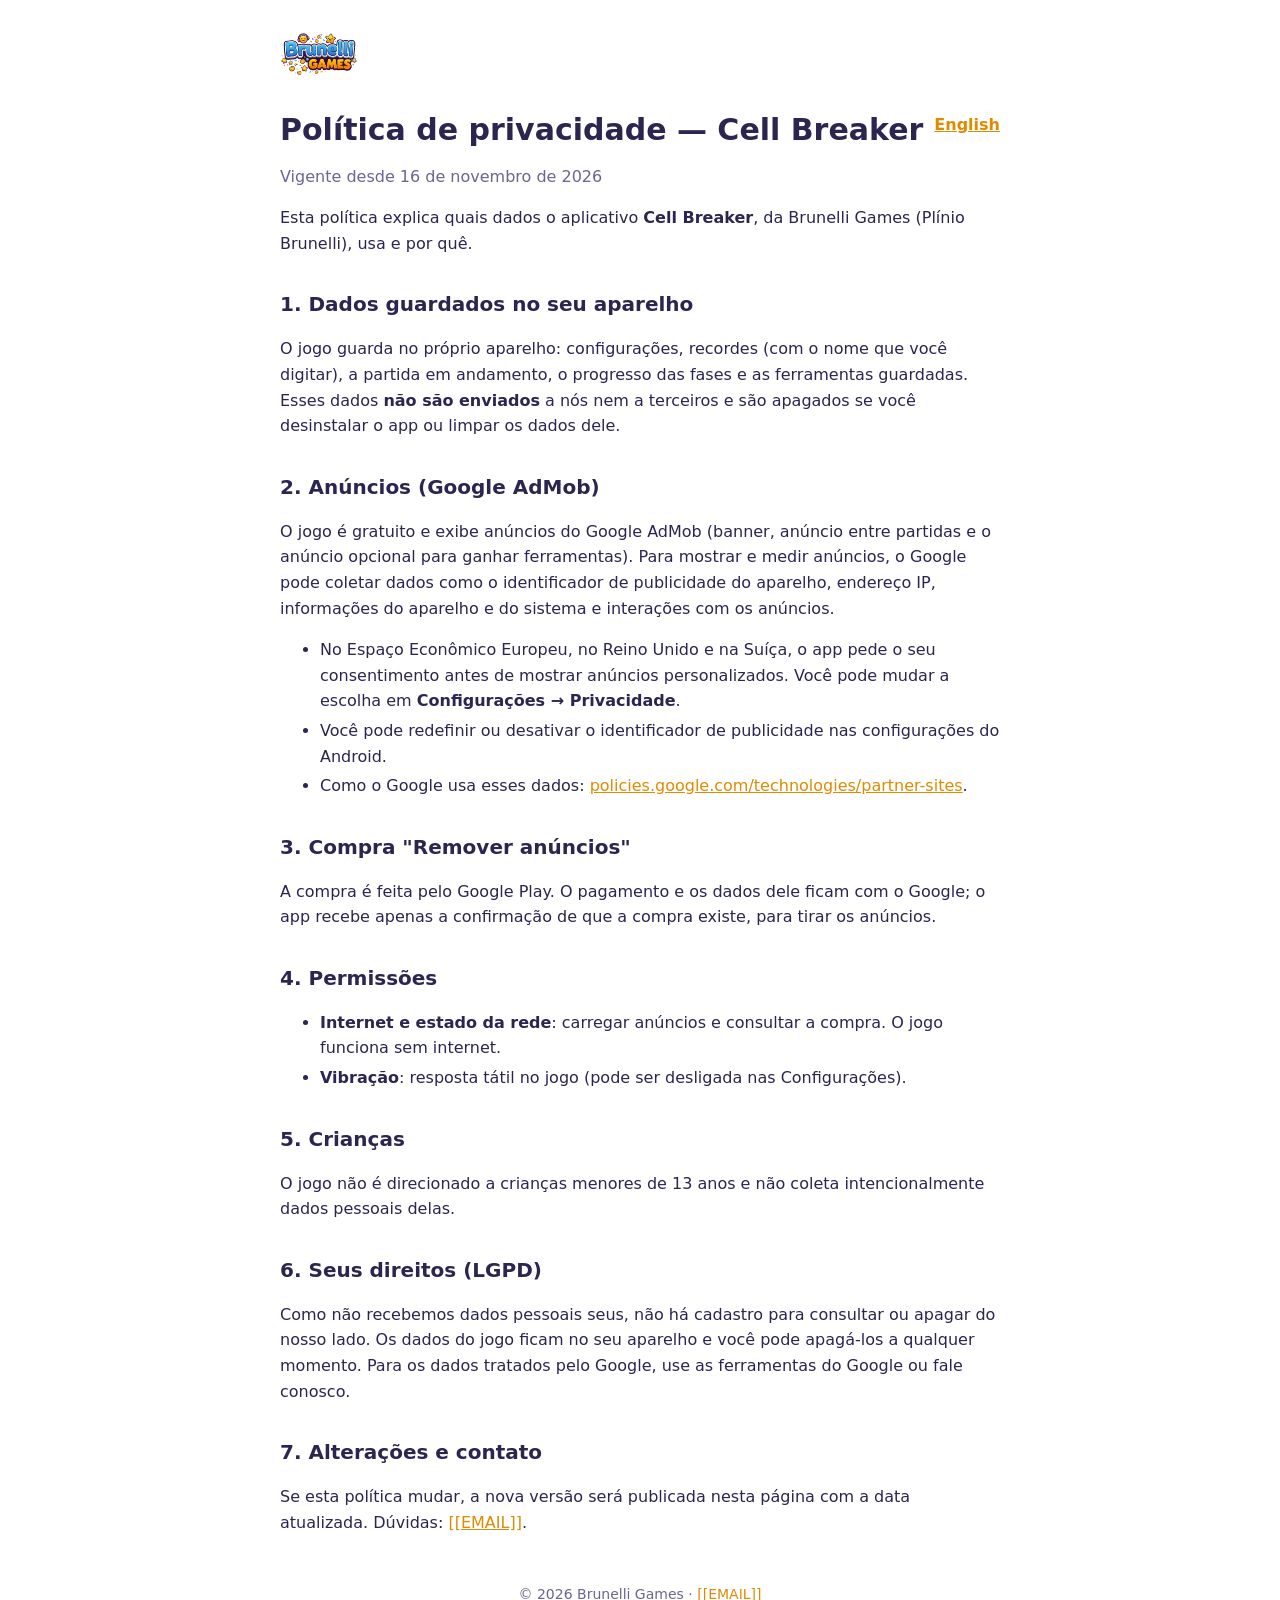
==== cellbreaker/privacidade/index.html @ 0cb3da61 "Brunelli Games site: home, privacy policies and app-ads.txt Co-Authored-By: Claude Opus 5.5 <noreply" ====
<!DOCTYPE html>
<html lang="pt-BR">
<head>
<meta charset="utf-8">
<meta name="viewport" content="width=device-width,initial-scale=1">
<title>Política de privacidade — Cell Breaker</title>
<link rel="stylesheet" href="../../style.css">
<link rel="icon" href="../../img/cellgenius.webp">
</head>
<body><main>
<header class="site"><a href="../../"><img src="../../img/brunelli-games.webp" alt="Brunelli Games"></a></header>
<a class="lang" href="../privacy/">English</a>
<h1>Política de privacidade — Cell Breaker</h1>
<p class="muted">Vigente desde 16 de novembro de 2026</p>
<p>Esta política explica quais dados o aplicativo <strong>Cell Breaker</strong>, da Brunelli Games (Plínio Brunelli), usa e por quê.</p>

<h2>1. Dados guardados no seu aparelho</h2>
<p>O jogo guarda no próprio aparelho: configurações, recordes (com o nome que você digitar), a partida em andamento, o progresso das fases e as ferramentas guardadas. Esses dados <strong>não são enviados</strong> a nós nem a terceiros e são apagados se você desinstalar o app ou limpar os dados dele.</p>

<h2>2. Anúncios (Google AdMob)</h2>
<p>O jogo é gratuito e exibe anúncios do Google AdMob (banner, anúncio entre partidas e o anúncio opcional para ganhar ferramentas). Para mostrar e medir anúncios, o Google pode coletar dados como o identificador de publicidade do aparelho, endereço IP, informações do aparelho e do sistema e interações com os anúncios.</p>
<ul>
<li>No Espaço Econômico Europeu, no Reino Unido e na Suíça, o app pede o seu consentimento antes de mostrar anúncios personalizados. Você pode mudar a escolha em <strong>Configurações → Privacidade</strong>.</li>
<li>Você pode redefinir ou desativar o identificador de publicidade nas configurações do Android.</li>
<li>Como o Google usa esses dados: <a href="https://policies.google.com/technologies/partner-sites">policies.google.com/technologies/partner-sites</a>.</li>
</ul>

<h2>3. Compra "Remover anúncios"</h2>
<p>A compra é feita pelo Google Play. O pagamento e os dados dele ficam com o Google; o app recebe apenas a confirmação de que a compra existe, para tirar os anúncios.</p>

<h2>4. Permissões</h2>
<ul>
<li><strong>Internet e estado da rede</strong>: carregar anúncios e consultar a compra. O jogo funciona sem internet.</li>
<li><strong>Vibração</strong>: resposta tátil no jogo (pode ser desligada nas Configurações).</li>
</ul>

<h2>5. Crianças</h2>
<p>O jogo não é direcionado a crianças menores de 13 anos e não coleta intencionalmente dados pessoais delas.</p>

<h2>6. Seus direitos (LGPD)</h2>
<p>Como não recebemos dados pessoais seus, não há cadastro para consultar ou apagar do nosso lado. Os dados do jogo ficam no seu aparelho e você pode apagá-los a qualquer momento. Para os dados tratados pelo Google, use as ferramentas do Google ou fale conosco.</p>

<h2>7. Alterações e contato</h2>
<p>Se esta política mudar, a nova versão será publicada nesta página com a data atualizada. Dúvidas: <a href="mailto:[[EMAIL]]">[[EMAIL]]</a>.</p>

<footer>© 2026 Brunelli Games · <a href="mailto:[[EMAIL]]">[[EMAIL]]</a></footer>
</main></body></html>
---- style.css ----
:root{--ink:#2b2550;--muted:#6b6590;--accent:#e08a00;--bg:#fff;--card:#fffaf0;--line:#ece6d6}
*{box-sizing:border-box}body{margin:0;background:var(--bg);color:var(--ink);font:16px/1.6 system-ui,-apple-system,"Segoe UI",Roboto,sans-serif}
main{max-width:760px;margin:0 auto;padding:32px 20px 64px}a{color:var(--accent)}
header.site{display:flex;align-items:center;gap:12px;margin-bottom:28px}header.site img{height:44px}
header.site a{text-decoration:none;color:var(--muted);font-weight:600}
h1{font-size:30px;line-height:1.2;margin:0 0 6px}h2{font-size:20px;margin:32px 0 8px}
.muted{color:var(--muted)}.lang{float:right;font-weight:600}
.hero{text-align:center;margin:8px 0 36px}.hero img{width:min(420px,90%)}
.games{display:grid;gap:16px;grid-template-columns:repeat(auto-fit,minmax(260px,1fr))}
.game{background:var(--card);border:1px solid var(--line);border-radius:18px;padding:18px;display:flex;gap:14px;align-items:flex-start}
.game img{width:72px;height:72px;border-radius:16px;flex:none}.game h3{margin:0 0 4px}.game p{margin:0 0 8px}
.soon{display:inline-block;background:#fff3d6;color:#8a5a00;border-radius:99px;padding:2px 10px;font-size:13px;font-weight:600}
footer{margin-top:48px;color:var(--muted);font-size:14px;text-align:center}
li{margin:4px 0}
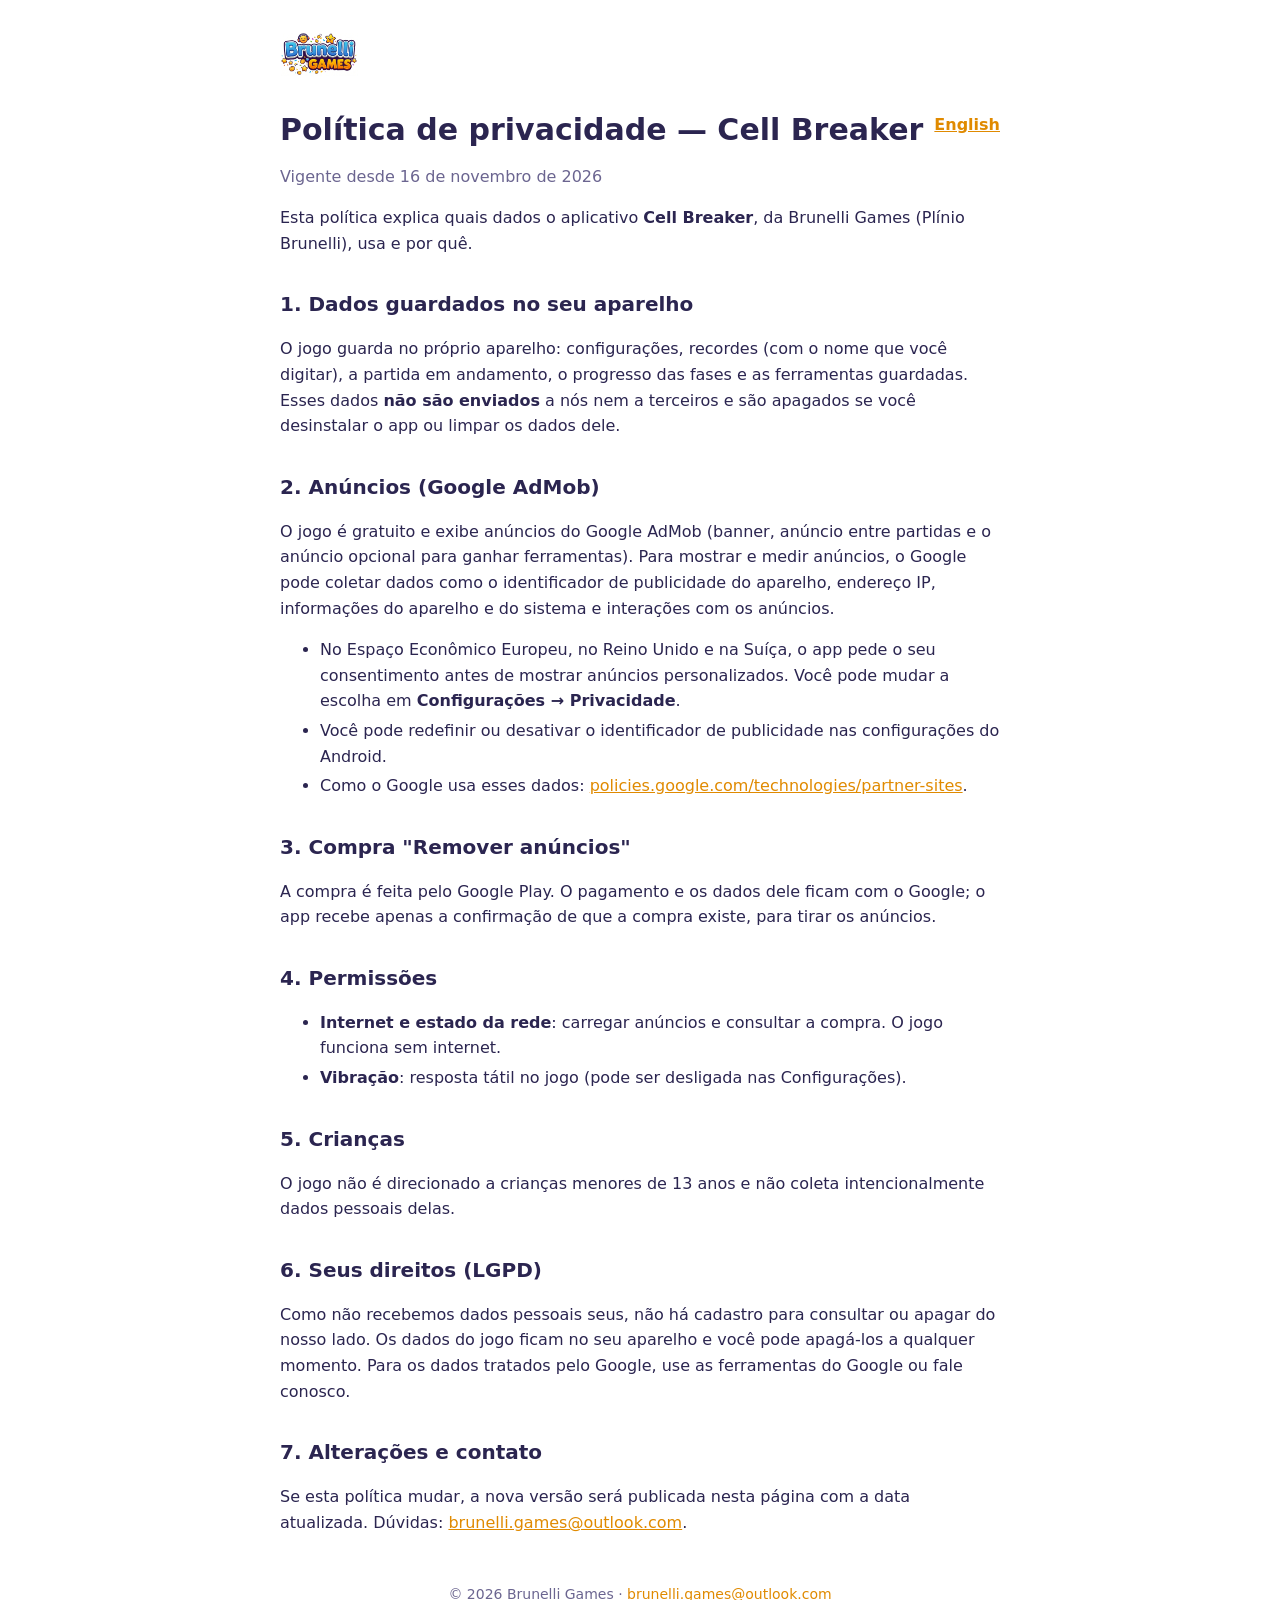
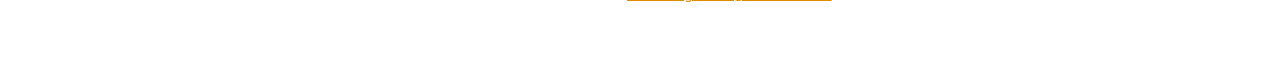
==== commit 41bff4d3: "Contact e-mail Co-Authored-By: Claude Opus 5.5 <noreply@anthropic.com> Claude-Session: https://claud" ====
--- a/cellbreaker/privacidade/index.html
+++ b/cellbreaker/privacidade/index.html
@@ -41,7 +41,7 @@
 <p>Como não recebemos dados pessoais seus, não há cadastro para consultar ou apagar do nosso lado. Os dados do jogo ficam no seu aparelho e você pode apagá-los a qualquer momento. Para os dados tratados pelo Google, use as ferramentas do Google ou fale conosco.</p>
 
 <h2>7. Alterações e contato</h2>
-<p>Se esta política mudar, a nova versão será publicada nesta página com a data atualizada. Dúvidas: <a href="mailto:[[EMAIL]]">[[EMAIL]]</a>.</p>
+<p>Se esta política mudar, a nova versão será publicada nesta página com a data atualizada. Dúvidas: <a href="mailto:brunelli.games@outlook.com">brunelli.games@outlook.com</a>.</p>
 
-<footer>© 2026 Brunelli Games · <a href="mailto:[[EMAIL]]">[[EMAIL]]</a></footer>
+<footer>© 2026 Brunelli Games · <a href="mailto:brunelli.games@outlook.com">brunelli.games@outlook.com</a></footer>
 </main></body></html>
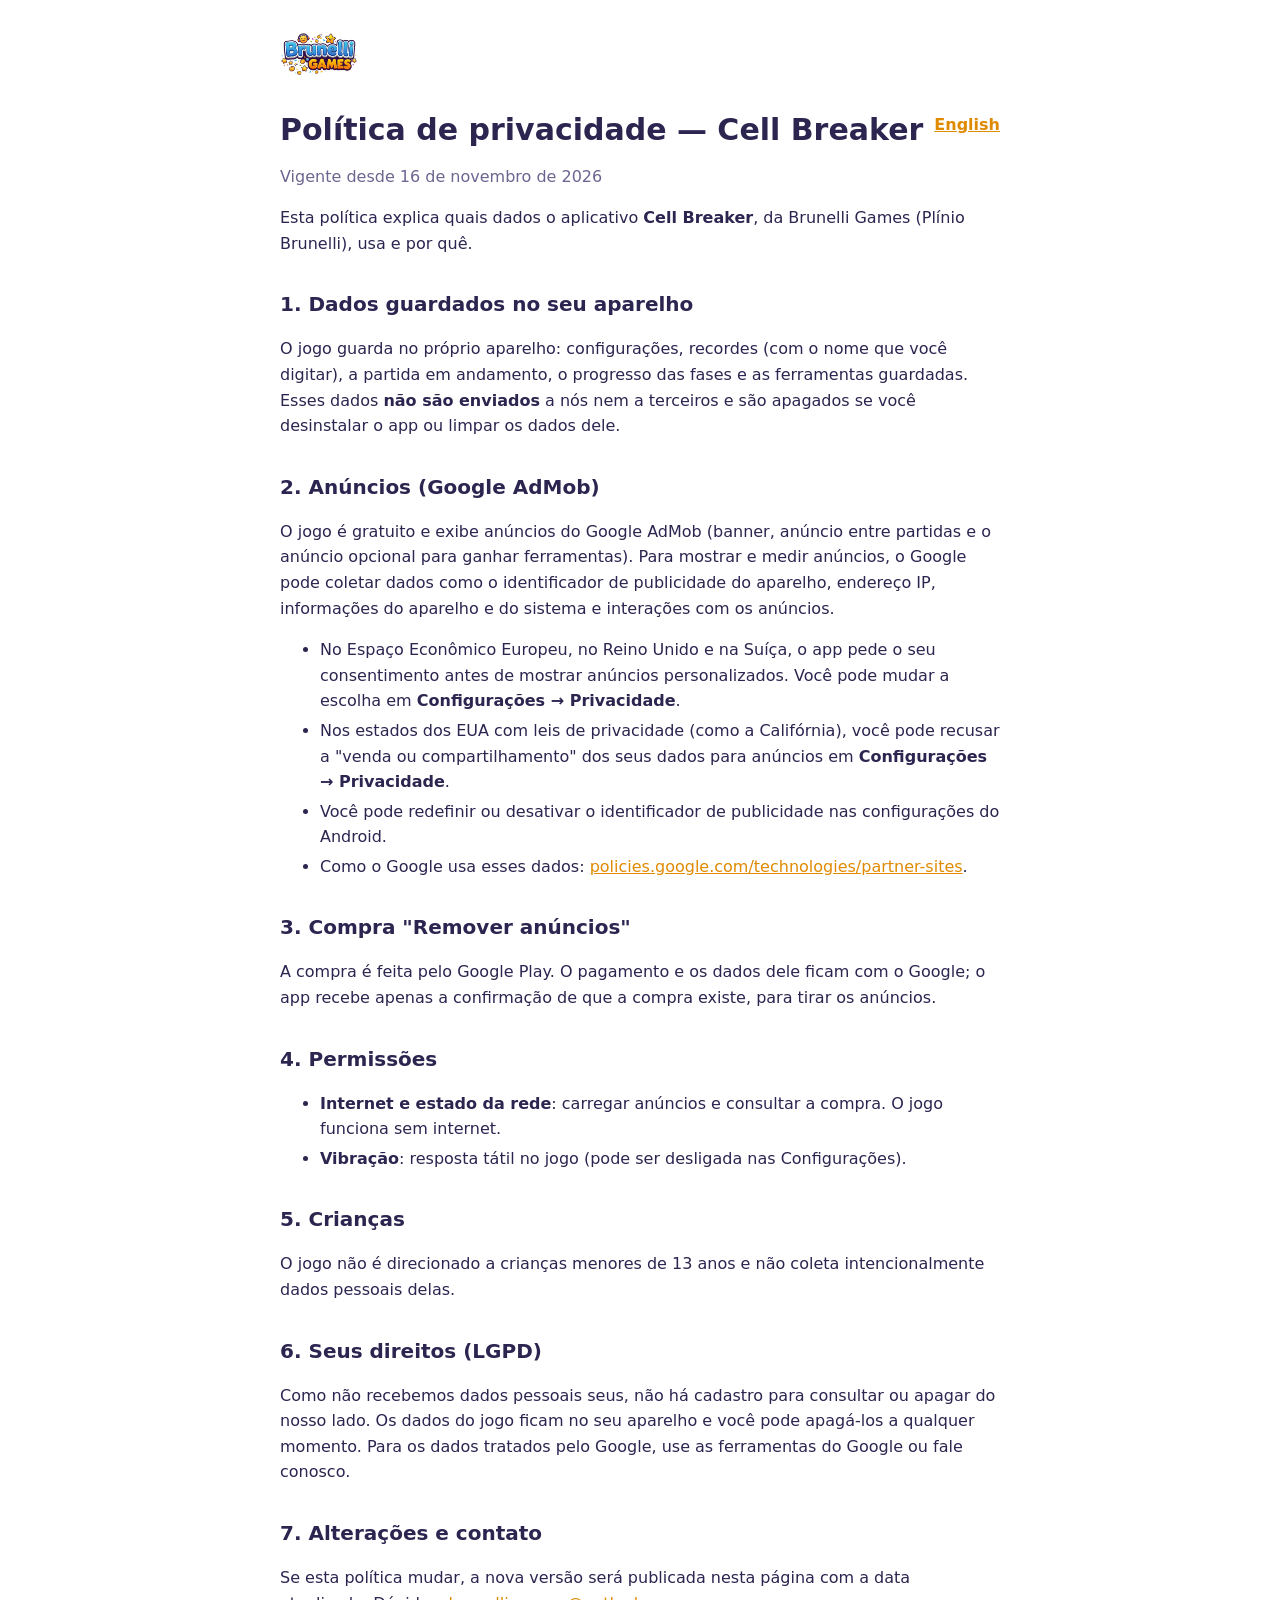
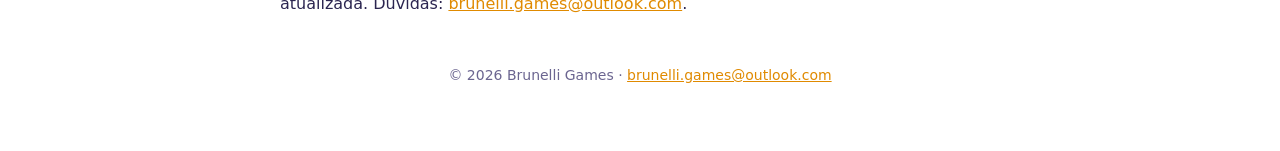
==== commit dcb632be: "Privacy: US state opt-out Co-Authored-By: Claude Opus 5.5 <noreply@anthropic.com> Claude-Session: ht" ====
--- a/cellbreaker/privacidade/index.html
+++ b/cellbreaker/privacidade/index.html
@@ -21,6 +21,7 @@
 <p>O jogo é gratuito e exibe anúncios do Google AdMob (banner, anúncio entre partidas e o anúncio opcional para ganhar ferramentas). Para mostrar e medir anúncios, o Google pode coletar dados como o identificador de publicidade do aparelho, endereço IP, informações do aparelho e do sistema e interações com os anúncios.</p>
 <ul>
 <li>No Espaço Econômico Europeu, no Reino Unido e na Suíça, o app pede o seu consentimento antes de mostrar anúncios personalizados. Você pode mudar a escolha em <strong>Configurações → Privacidade</strong>.</li>
+<li>Nos estados dos EUA com leis de privacidade (como a Califórnia), você pode recusar a "venda ou compartilhamento" dos seus dados para anúncios em <strong>Configurações → Privacidade</strong>.</li>
 <li>Você pode redefinir ou desativar o identificador de publicidade nas configurações do Android.</li>
 <li>Como o Google usa esses dados: <a href="https://policies.google.com/technologies/partner-sites">policies.google.com/technologies/partner-sites</a>.</li>
 </ul>
